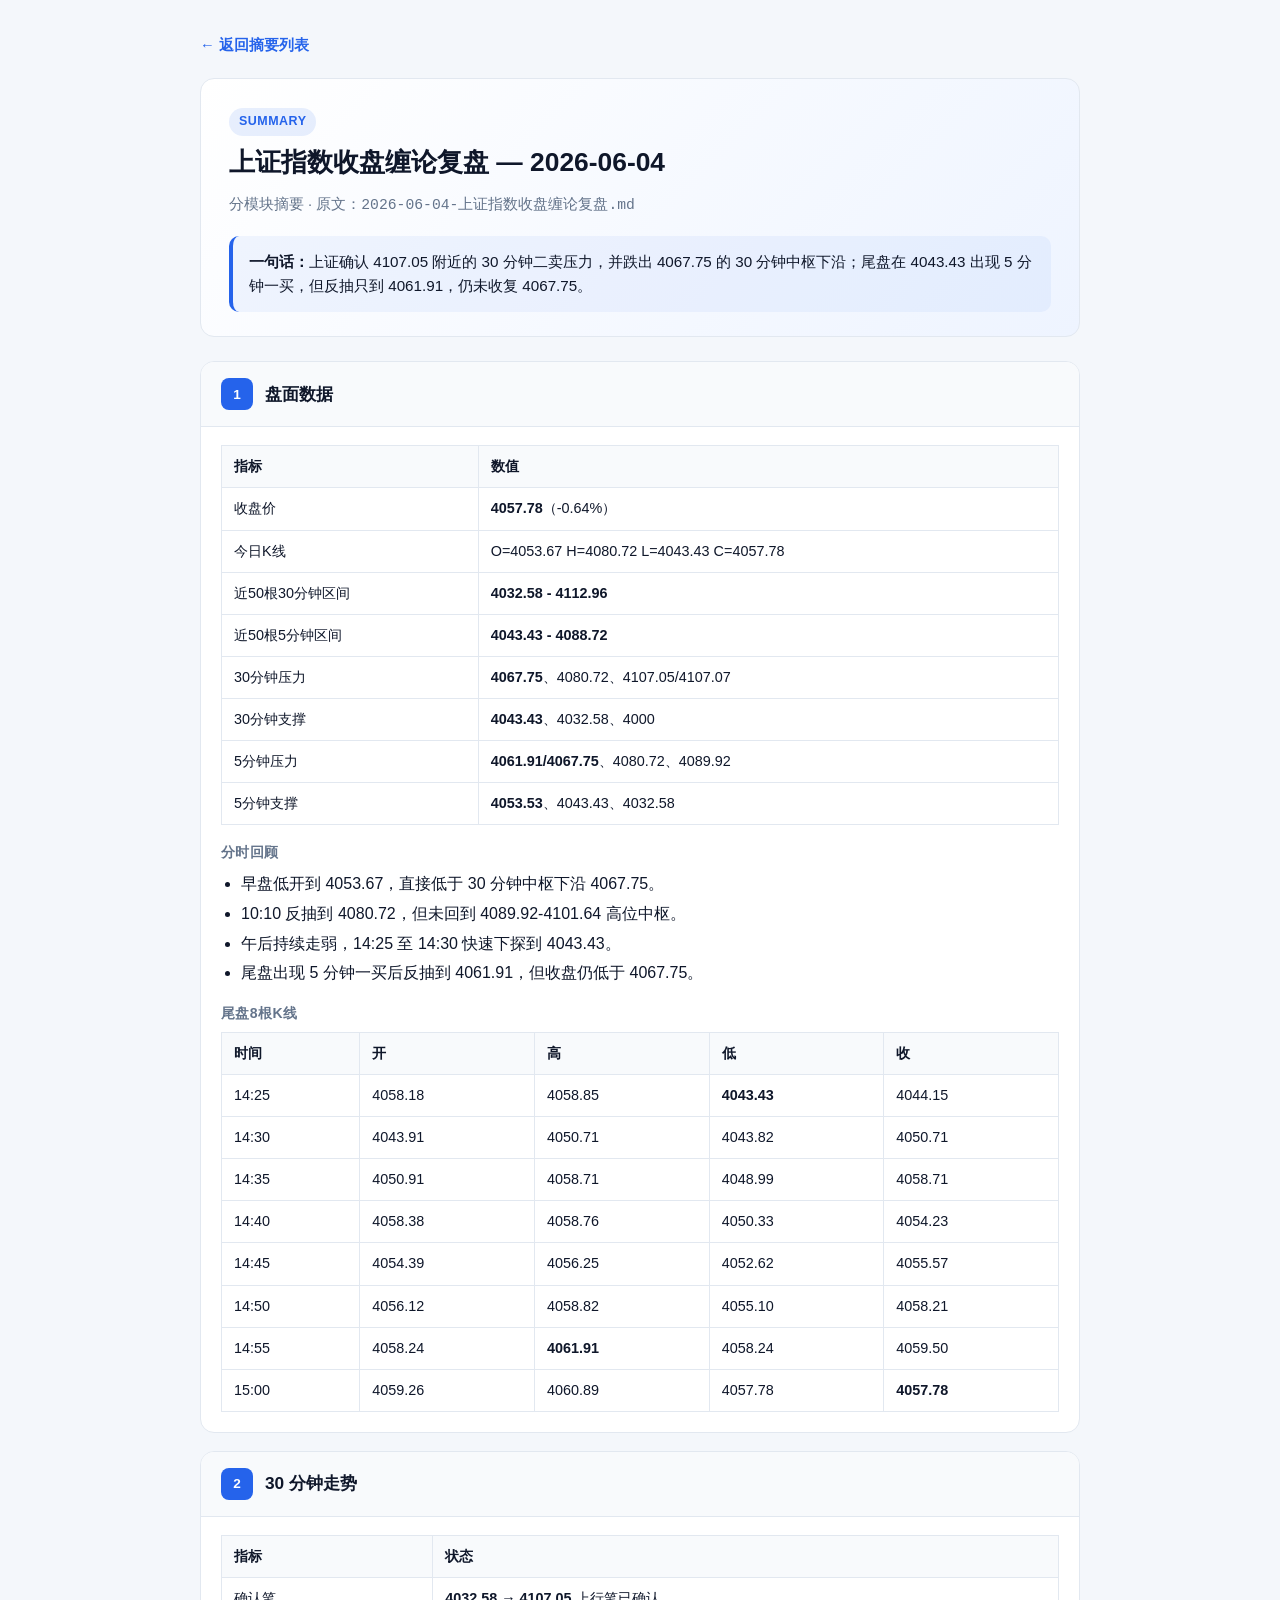
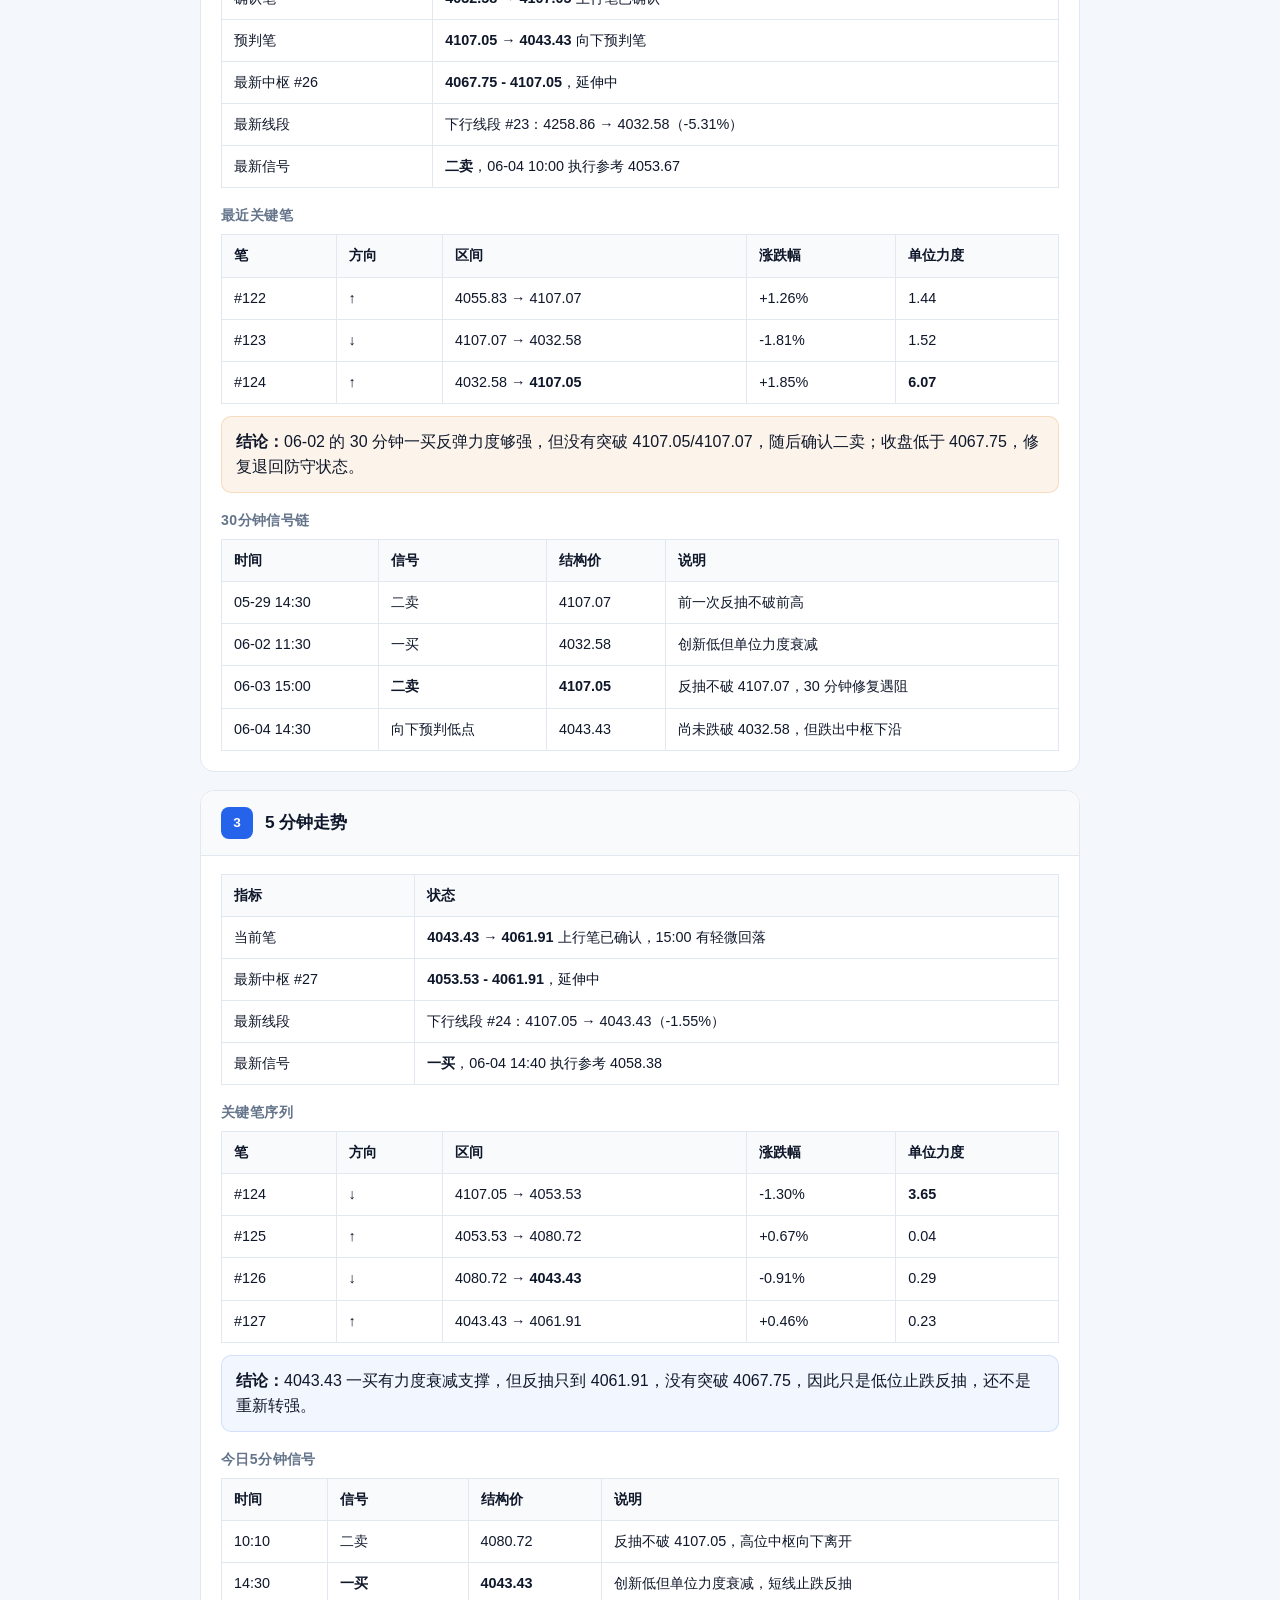
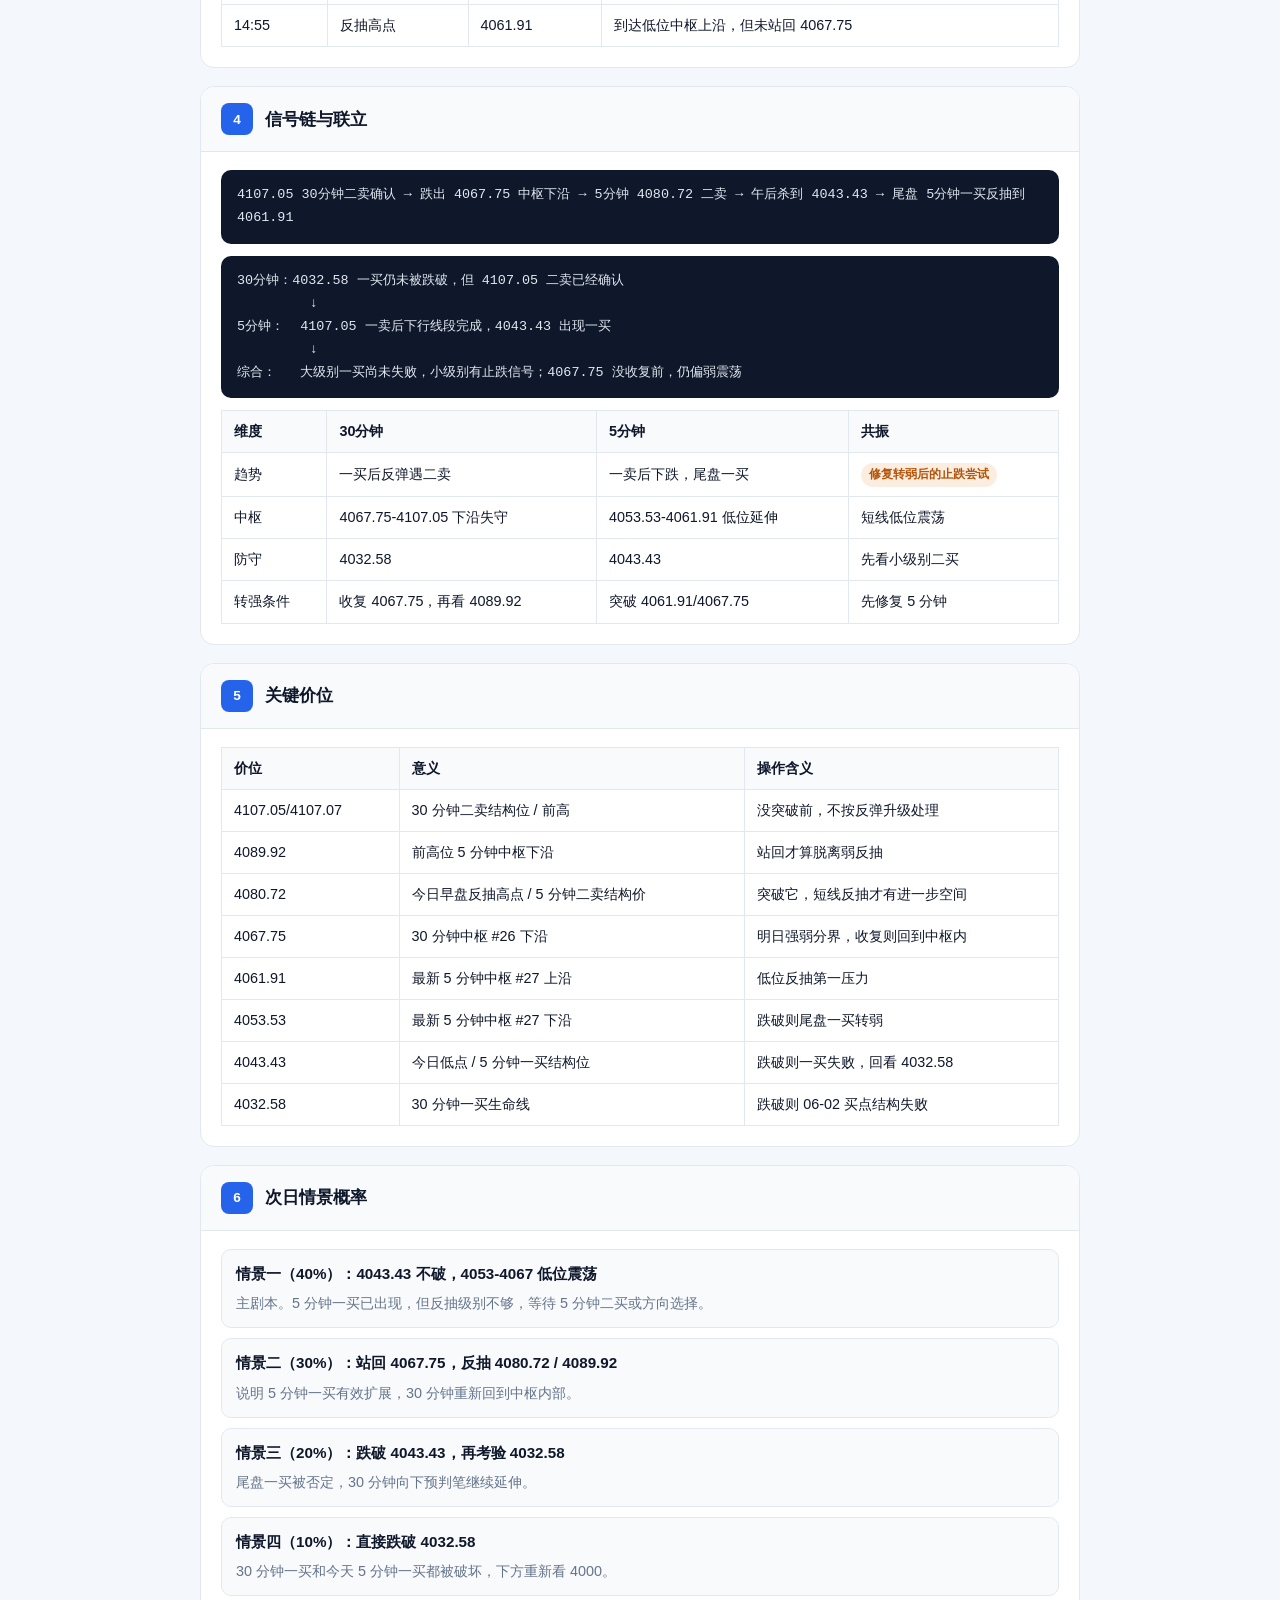
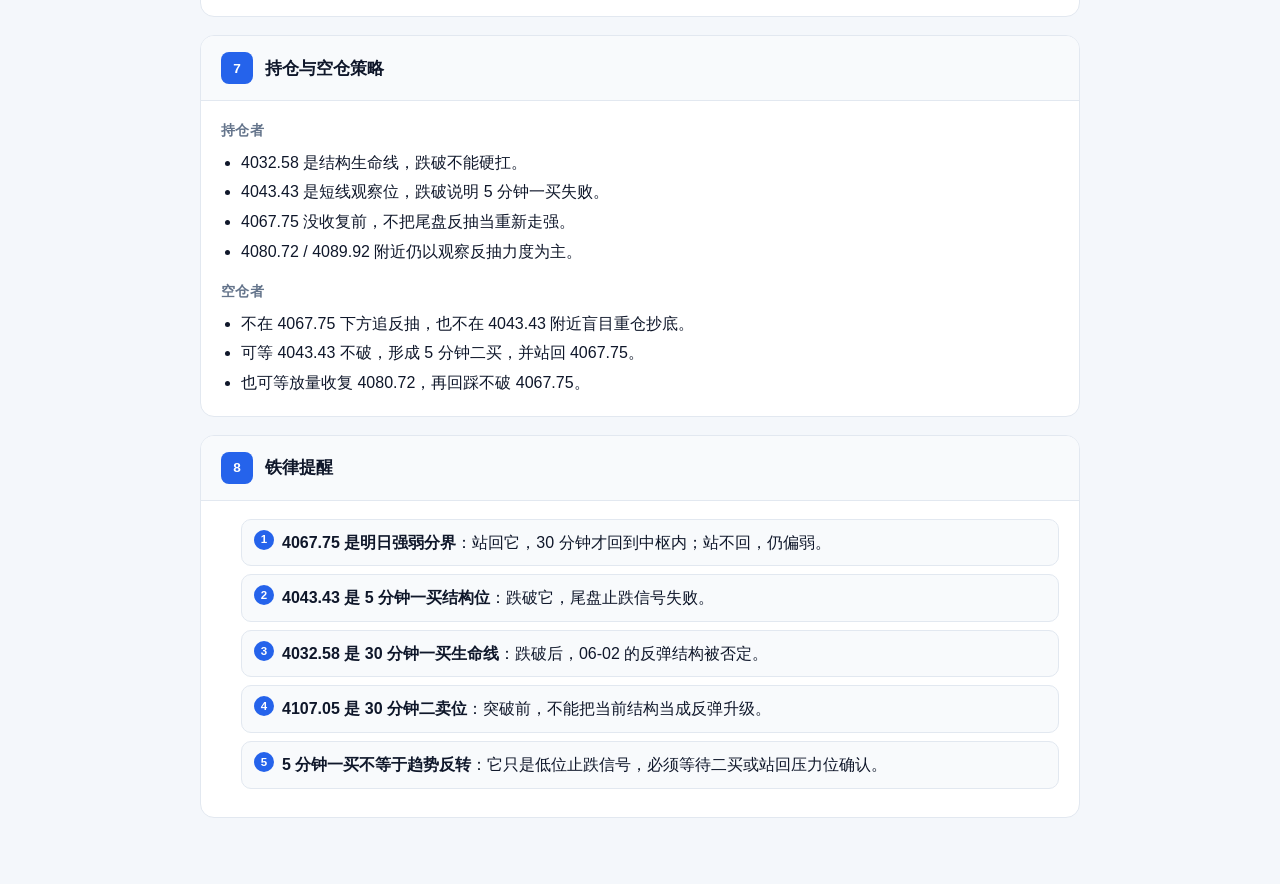
==== public/daily-review-summaries/2026-06-04-上证指数收盘缠论复盘-summary.html @ 7747a019 "fp" ====
<!DOCTYPE html>
<html lang="zh-CN">
<head>
  <meta charset="UTF-8">
  <meta name="viewport" content="width=device-width, initial-scale=1.0">
  <title>2026-06-04 上证指数收盘 · 分模块摘要</title>
  <link rel="stylesheet" href="summary.css">
</head>
<body>
  <main class="page">
    <a class="back-link" href="index.html">← 返回摘要列表</a>

    <header class="hero">
      <div class="badge">Summary</div>
      <h1>上证指数收盘缠论复盘 — 2026-06-04</h1>
      <p class="meta">分模块摘要 · 原文：<code>2026-06-04-上证指数收盘缠论复盘.md</code></p>
      <p class="one-liner"><strong>一句话：</strong>上证确认 4107.05 附近的 30 分钟二卖压力，并跌出 4067.75 的 30 分钟中枢下沿；尾盘在 4043.43 出现 5 分钟一买，但反抽只到 4061.91，仍未收复 4067.75。</p>
    </header>

    <section class="module">
      <div class="module-head"><span class="module-num">1</span><h2>盘面数据</h2></div>
      <div class="module-body">
        <table class="data-table">
          <tr><th>指标</th><th>数值</th></tr>
          <tr><td>收盘价</td><td><strong>4057.78</strong>（-0.64%）</td></tr>
          <tr><td>今日K线</td><td>O=4053.67 H=4080.72 L=4043.43 C=4057.78</td></tr>
          <tr><td>近50根30分钟区间</td><td><strong>4032.58 - 4112.96</strong></td></tr>
          <tr><td>近50根5分钟区间</td><td><strong>4043.43 - 4088.72</strong></td></tr>
          <tr><td>30分钟压力</td><td><strong>4067.75</strong>、4080.72、4107.05/4107.07</td></tr>
          <tr><td>30分钟支撑</td><td><strong>4043.43</strong>、4032.58、4000</td></tr>
          <tr><td>5分钟压力</td><td><strong>4061.91/4067.75</strong>、4080.72、4089.92</td></tr>
          <tr><td>5分钟支撑</td><td><strong>4053.53</strong>、4043.43、4032.58</td></tr>
        </table>
        <div class="subhead">分时回顾</div>
        <ul>
          <li>早盘低开到 4053.67，直接低于 30 分钟中枢下沿 4067.75。</li>
          <li>10:10 反抽到 4080.72，但未回到 4089.92-4101.64 高位中枢。</li>
          <li>午后持续走弱，14:25 至 14:30 快速下探到 4043.43。</li>
          <li>尾盘出现 5 分钟一买后反抽到 4061.91，但收盘仍低于 4067.75。</li>
        </ul>
        <div class="subhead">尾盘8根K线</div>
        <table class="data-table">
          <tr><th>时间</th><th>开</th><th>高</th><th>低</th><th>收</th></tr>
          <tr><td>14:25</td><td>4058.18</td><td>4058.85</td><td><strong>4043.43</strong></td><td>4044.15</td></tr>
          <tr><td>14:30</td><td>4043.91</td><td>4050.71</td><td>4043.82</td><td>4050.71</td></tr>
          <tr><td>14:35</td><td>4050.91</td><td>4058.71</td><td>4048.99</td><td>4058.71</td></tr>
          <tr><td>14:40</td><td>4058.38</td><td>4058.76</td><td>4050.33</td><td>4054.23</td></tr>
          <tr><td>14:45</td><td>4054.39</td><td>4056.25</td><td>4052.62</td><td>4055.57</td></tr>
          <tr><td>14:50</td><td>4056.12</td><td>4058.82</td><td>4055.10</td><td>4058.21</td></tr>
          <tr><td>14:55</td><td>4058.24</td><td><strong>4061.91</strong></td><td>4058.24</td><td>4059.50</td></tr>
          <tr><td>15:00</td><td>4059.26</td><td>4060.89</td><td>4057.78</td><td><strong>4057.78</strong></td></tr>
        </table>
      </div>
    </section>

    <section class="module">
      <div class="module-head"><span class="module-num">2</span><h2>30 分钟走势</h2></div>
      <div class="module-body">
        <table class="data-table">
          <tr><th>指标</th><th>状态</th></tr>
          <tr><td>确认笔</td><td><strong>4032.58 → 4107.05</strong> 上行笔已确认</td></tr>
          <tr><td>预判笔</td><td><strong>4107.05 → 4043.43</strong> 向下预判笔</td></tr>
          <tr><td>最新中枢 #26</td><td><strong>4067.75 - 4107.05</strong>，延伸中</td></tr>
          <tr><td>最新线段</td><td>下行线段 #23：4258.86 → 4032.58（-5.31%）</td></tr>
          <tr><td>最新信号</td><td><strong>二卖</strong>，06-04 10:00 执行参考 4053.67</td></tr>
        </table>
        <div class="subhead">最近关键笔</div>
        <table class="data-table">
          <tr><th>笔</th><th>方向</th><th>区间</th><th>涨跌幅</th><th>单位力度</th></tr>
          <tr><td>#122</td><td>↑</td><td>4055.83 → 4107.07</td><td>+1.26%</td><td>1.44</td></tr>
          <tr><td>#123</td><td>↓</td><td>4107.07 → 4032.58</td><td>-1.81%</td><td>1.52</td></tr>
          <tr><td>#124</td><td>↑</td><td>4032.58 → <strong>4107.05</strong></td><td>+1.85%</td><td><strong>6.07</strong></td></tr>
        </table>
        <div class="callout warn"><strong>结论：</strong>06-02 的 30 分钟一买反弹力度够强，但没有突破 4107.05/4107.07，随后确认二卖；收盘低于 4067.75，修复退回防守状态。</div>
        <div class="subhead">30分钟信号链</div>
        <table class="data-table">
          <tr><th>时间</th><th>信号</th><th>结构价</th><th>说明</th></tr>
          <tr><td>05-29 14:30</td><td>二卖</td><td>4107.07</td><td>前一次反抽不破前高</td></tr>
          <tr><td>06-02 11:30</td><td>一买</td><td>4032.58</td><td>创新低但单位力度衰减</td></tr>
          <tr><td>06-03 15:00</td><td><strong>二卖</strong></td><td><strong>4107.05</strong></td><td>反抽不破 4107.07，30 分钟修复遇阻</td></tr>
          <tr><td>06-04 14:30</td><td>向下预判低点</td><td>4043.43</td><td>尚未跌破 4032.58，但跌出中枢下沿</td></tr>
        </table>
      </div>
    </section>

    <section class="module">
      <div class="module-head"><span class="module-num">3</span><h2>5 分钟走势</h2></div>
      <div class="module-body">
        <table class="data-table">
          <tr><th>指标</th><th>状态</th></tr>
          <tr><td>当前笔</td><td><strong>4043.43 → 4061.91</strong> 上行笔已确认，15:00 有轻微回落</td></tr>
          <tr><td>最新中枢 #27</td><td><strong>4053.53 - 4061.91</strong>，延伸中</td></tr>
          <tr><td>最新线段</td><td>下行线段 #24：4107.05 → 4043.43（-1.55%）</td></tr>
          <tr><td>最新信号</td><td><strong>一买</strong>，06-04 14:40 执行参考 4058.38</td></tr>
        </table>
        <div class="subhead">关键笔序列</div>
        <table class="data-table">
          <tr><th>笔</th><th>方向</th><th>区间</th><th>涨跌幅</th><th>单位力度</th></tr>
          <tr><td>#124</td><td>↓</td><td>4107.05 → 4053.53</td><td>-1.30%</td><td><strong>3.65</strong></td></tr>
          <tr><td>#125</td><td>↑</td><td>4053.53 → 4080.72</td><td>+0.67%</td><td>0.04</td></tr>
          <tr><td>#126</td><td>↓</td><td>4080.72 → <strong>4043.43</strong></td><td>-0.91%</td><td>0.29</td></tr>
          <tr><td>#127</td><td>↑</td><td>4043.43 → 4061.91</td><td>+0.46%</td><td>0.23</td></tr>
        </table>
        <div class="callout positive"><strong>结论：</strong>4043.43 一买有力度衰减支撑，但反抽只到 4061.91，没有突破 4067.75，因此只是低位止跌反抽，还不是重新转强。</div>
        <div class="subhead">今日5分钟信号</div>
        <table class="data-table">
          <tr><th>时间</th><th>信号</th><th>结构价</th><th>说明</th></tr>
          <tr><td>10:10</td><td>二卖</td><td>4080.72</td><td>反抽不破 4107.05，高位中枢向下离开</td></tr>
          <tr><td>14:30</td><td><strong>一买</strong></td><td><strong>4043.43</strong></td><td>创新低但单位力度衰减，短线止跌反抽</td></tr>
          <tr><td>14:55</td><td>反抽高点</td><td>4061.91</td><td>到达低位中枢上沿，但未站回 4067.75</td></tr>
        </table>
      </div>
    </section>

    <section class="module">
      <div class="module-head"><span class="module-num">4</span><h2>信号链与联立</h2></div>
      <div class="module-body">
        <div class="flow">4107.05 30分钟二卖确认 → 跌出 4067.75 中枢下沿 → 5分钟 4080.72 二卖 → 午后杀到 4043.43 → 尾盘 5分钟一买反抽到 4061.91</div>
        <div class="flow">30分钟：4032.58 一买仍未被跌破，但 4107.05 二卖已经确认
         ↓
5分钟：  4107.05 一卖后下行线段完成，4043.43 出现一买
         ↓
综合：   大级别一买尚未失败，小级别有止跌信号；4067.75 没收复前，仍偏弱震荡</div>
        <table class="data-table">
          <tr><th>维度</th><th>30分钟</th><th>5分钟</th><th>共振</th></tr>
          <tr><td>趋势</td><td>一买后反弹遇二卖</td><td>一卖后下跌，尾盘一买</td><td><span class="tag warn">修复转弱后的止跌尝试</span></td></tr>
          <tr><td>中枢</td><td>4067.75-4107.05 下沿失守</td><td>4053.53-4061.91 低位延伸</td><td>短线低位震荡</td></tr>
          <tr><td>防守</td><td>4032.58</td><td>4043.43</td><td>先看小级别二买</td></tr>
          <tr><td>转强条件</td><td>收复 4067.75，再看 4089.92</td><td>突破 4061.91/4067.75</td><td>先修复 5 分钟</td></tr>
        </table>
      </div>
    </section>

    <section class="module">
      <div class="module-head"><span class="module-num">5</span><h2>关键价位</h2></div>
      <div class="module-body">
        <table class="data-table">
          <tr><th>价位</th><th>意义</th><th>操作含义</th></tr>
          <tr><td>4107.05/4107.07</td><td>30 分钟二卖结构位 / 前高</td><td>没突破前，不按反弹升级处理</td></tr>
          <tr><td>4089.92</td><td>前高位 5 分钟中枢下沿</td><td>站回才算脱离弱反抽</td></tr>
          <tr><td>4080.72</td><td>今日早盘反抽高点 / 5 分钟二卖结构价</td><td>突破它，短线反抽才有进一步空间</td></tr>
          <tr><td>4067.75</td><td>30 分钟中枢 #26 下沿</td><td>明日强弱分界，收复则回到中枢内</td></tr>
          <tr><td>4061.91</td><td>最新 5 分钟中枢 #27 上沿</td><td>低位反抽第一压力</td></tr>
          <tr><td>4053.53</td><td>最新 5 分钟中枢 #27 下沿</td><td>跌破则尾盘一买转弱</td></tr>
          <tr><td>4043.43</td><td>今日低点 / 5 分钟一买结构位</td><td>跌破则一买失败，回看 4032.58</td></tr>
          <tr><td>4032.58</td><td>30 分钟一买生命线</td><td>跌破则 06-02 买点结构失败</td></tr>
        </table>
      </div>
    </section>

    <section class="module">
      <div class="module-head"><span class="module-num">6</span><h2>次日情景概率</h2></div>
      <div class="module-body">
        <div class="scenario">
          <h4>情景一（40%）：4043.43 不破，4053-4067 低位震荡</h4>
          <p>主剧本。5 分钟一买已出现，但反抽级别不够，等待 5 分钟二买或方向选择。</p>
        </div>
        <div class="scenario">
          <h4>情景二（30%）：站回 4067.75，反抽 4080.72 / 4089.92</h4>
          <p>说明 5 分钟一买有效扩展，30 分钟重新回到中枢内部。</p>
        </div>
        <div class="scenario">
          <h4>情景三（20%）：跌破 4043.43，再考验 4032.58</h4>
          <p>尾盘一买被否定，30 分钟向下预判笔继续延伸。</p>
        </div>
        <div class="scenario">
          <h4>情景四（10%）：直接跌破 4032.58</h4>
          <p>30 分钟一买和今天 5 分钟一买都被破坏，下方重新看 4000。</p>
        </div>
      </div>
    </section>

    <section class="module">
      <div class="module-head"><span class="module-num">7</span><h2>持仓与空仓策略</h2></div>
      <div class="module-body">
        <div class="subhead">持仓者</div>
        <ul>
          <li>4032.58 是结构生命线，跌破不能硬扛。</li>
          <li>4043.43 是短线观察位，跌破说明 5 分钟一买失败。</li>
          <li>4067.75 没收复前，不把尾盘反抽当重新走强。</li>
          <li>4080.72 / 4089.92 附近仍以观察反抽力度为主。</li>
        </ul>
        <div class="subhead">空仓者</div>
        <ul>
          <li>不在 4067.75 下方追反抽，也不在 4043.43 附近盲目重仓抄底。</li>
          <li>可等 4043.43 不破，形成 5 分钟二买，并站回 4067.75。</li>
          <li>也可等放量收复 4080.72，再回踩不破 4067.75。</li>
        </ul>
      </div>
    </section>

    <section class="module">
      <div class="module-head"><span class="module-num">8</span><h2>铁律提醒</h2></div>
      <div class="module-body">
        <ol class="rules">
          <li><strong>4067.75 是明日强弱分界</strong>：站回它，30 分钟才回到中枢内；站不回，仍偏弱。</li>
          <li><strong>4043.43 是 5 分钟一买结构位</strong>：跌破它，尾盘止跌信号失败。</li>
          <li><strong>4032.58 是 30 分钟一买生命线</strong>：跌破后，06-02 的反弹结构被否定。</li>
          <li><strong>4107.05 是 30 分钟二卖位</strong>：突破前，不能把当前结构当成反弹升级。</li>
          <li><strong>5 分钟一买不等于趋势反转</strong>：它只是低位止跌信号，必须等待二买或站回压力位确认。</li>
        </ol>
      </div>
    </section>
  </main>
</body>
</html>
---- public/daily-review-summaries/summary.css ----
:root {
  --bg: #f4f7fb;
  --panel: #ffffff;
  --surface: #f8fafc;
  --text: #0f172a;
  --muted: #64748b;
  --line: #e2e8f0;
  --price: #2563eb;
  --bull: #047857;
  --bear: #b91c1c;
  --warn: #b45309;
  --radius: 14px;
  --radius-sm: 10px;
}

* {
  box-sizing: border-box;
}

body {
  margin: 0;
  font-family: "Segoe UI", "PingFang SC", "Microsoft YaHei", sans-serif;
  background: var(--bg);
  color: var(--text);
  line-height: 1.6;
}

.page {
  max-width: 920px;
  margin: 0 auto;
  padding: 32px 20px 48px;
}

.back-link {
  display: inline-flex;
  align-items: center;
  gap: 6px;
  margin-bottom: 20px;
  color: var(--price);
  text-decoration: none;
  font-size: 0.92rem;
  font-weight: 600;
}

.back-link:hover {
  text-decoration: underline;
}

.hero {
  background: linear-gradient(135deg, #ffffff 0%, #eef4ff 100%);
  border: 1px solid var(--line);
  border-radius: var(--radius);
  padding: 28px 28px 24px;
  margin-bottom: 24px;
}

.hero .badge {
  display: inline-block;
  padding: 4px 10px;
  border-radius: 999px;
  background: rgba(37, 99, 235, 0.1);
  color: var(--price);
  font-size: 0.78rem;
  font-weight: 700;
  letter-spacing: 0.04em;
  text-transform: uppercase;
  margin-bottom: 10px;
}

.hero h1 {
  margin: 0 0 8px;
  font-size: 1.65rem;
  line-height: 1.25;
}

.hero .meta {
  color: var(--muted);
  font-size: 0.92rem;
}

.hero .one-liner {
  margin: 18px 0 0;
  padding: 14px 16px;
  border-left: 4px solid var(--price);
  border-radius: var(--radius-sm);
  background: rgba(37, 99, 235, 0.06);
  font-size: 0.95rem;
}

.module {
  background: var(--panel);
  border: 1px solid var(--line);
  border-radius: var(--radius);
  margin-bottom: 18px;
  overflow: hidden;
}

.module-head {
  display: flex;
  align-items: center;
  gap: 12px;
  padding: 16px 20px;
  background: var(--surface);
  border-bottom: 1px solid var(--line);
}

.module-num {
  flex: 0 0 auto;
  width: 32px;
  height: 32px;
  display: grid;
  place-items: center;
  border-radius: 8px;
  background: var(--price);
  color: #fff;
  font-size: 0.85rem;
  font-weight: 800;
}

.module-head h2 {
  margin: 0;
  font-size: 1.08rem;
}

.module-body {
  padding: 18px 20px 20px;
}

.module-body > *:last-child {
  margin-bottom: 0;
}

.module-body p,
.module-body ul,
.module-body ol {
  margin: 0 0 12px;
}

.module-body ul,
.module-body ol {
  padding-left: 1.25rem;
}

.module-body li + li {
  margin-top: 4px;
}

.subhead {
  margin: 16px 0 8px;
  font-size: 0.88rem;
  font-weight: 700;
  color: var(--muted);
  text-transform: uppercase;
  letter-spacing: 0.03em;
}

.subhead:first-child {
  margin-top: 0;
}

.data-table {
  width: 100%;
  border-collapse: collapse;
  font-size: 0.9rem;
  margin-bottom: 12px;
}

.data-table th,
.data-table td {
  padding: 9px 12px;
  border: 1px solid var(--line);
  text-align: left;
}

.data-table th {
  background: var(--surface);
  font-weight: 700;
  white-space: nowrap;
}

.tag {
  display: inline-block;
  padding: 2px 8px;
  border-radius: 999px;
  font-size: 0.78rem;
  font-weight: 700;
}

.tag.bull {
  background: rgba(5, 150, 105, 0.12);
  color: var(--bull);
}

.tag.bear {
  background: rgba(220, 38, 38, 0.1);
  color: var(--bear);
}

.tag.neutral {
  background: rgba(104, 119, 137, 0.12);
  color: #526173;
}

.tag.warn {
  background: rgba(217, 119, 6, 0.12);
  color: var(--warn);
}

.flow {
  padding: 14px 16px;
  border-radius: var(--radius-sm);
  background: #0f172a;
  color: #e2e8f0;
  font-family: Consolas, "SFMono-Regular", monospace;
  font-size: 0.84rem;
  line-height: 1.7;
  white-space: pre-wrap;
  margin-bottom: 12px;
}

.callout {
  padding: 12px 14px;
  border-radius: var(--radius-sm);
  background: rgba(37, 99, 235, 0.06);
  border: 1px solid rgba(37, 99, 235, 0.15);
  margin-bottom: 12px;
}

.callout.warn {
  background: rgba(217, 119, 6, 0.08);
  border-color: rgba(217, 119, 6, 0.2);
}

.callout strong {
  color: var(--text);
}

.scenario {
  padding: 12px 14px;
  border: 1px solid var(--line);
  border-radius: var(--radius-sm);
  margin-bottom: 10px;
  background: var(--surface);
}

.scenario h4 {
  margin: 0 0 6px;
  font-size: 0.95rem;
}

.scenario p {
  margin: 0;
  font-size: 0.9rem;
  color: var(--muted);
}

.rules {
  counter-reset: rule;
  list-style: none;
  padding: 0;
  margin: 0;
}

.rules li {
  counter-increment: rule;
  position: relative;
  padding: 10px 12px 10px 40px;
  border: 1px solid var(--line);
  border-radius: var(--radius-sm);
  margin-bottom: 8px;
  background: var(--surface);
}

.rules li::before {
  content: counter(rule);
  position: absolute;
  left: 12px;
  top: 10px;
  width: 20px;
  height: 20px;
  display: grid;
  place-items: center;
  border-radius: 50%;
  background: var(--price);
  color: #fff;
  font-size: 0.72rem;
  font-weight: 800;
}

.index-list {
  display: flex;
  flex-direction: column;
  gap: 10px;
}

.index-item {
  display: block;
  padding: 16px 18px;
  border: 1px solid var(--line);
  border-radius: var(--radius-sm);
  background: var(--panel);
  color: inherit;
  text-decoration: none;
  transition: border-color 160ms ease, background 160ms ease;
}

.index-item:hover {
  border-color: var(--price);
  background: rgba(37, 99, 235, 0.04);
}

.index-item strong {
  display: block;
  margin-bottom: 4px;
  font-size: 1rem;
}

.index-item span {
  color: var(--muted);
  font-size: 0.88rem;
}

@media (max-width: 640px) {
  .page {
    padding: 20px 14px 32px;
  }

  .hero {
    padding: 20px 18px;
  }

  .data-table {
    font-size: 0.82rem;
  }

  .data-table th,
  .data-table td {
    padding: 7px 8px;
  }
}
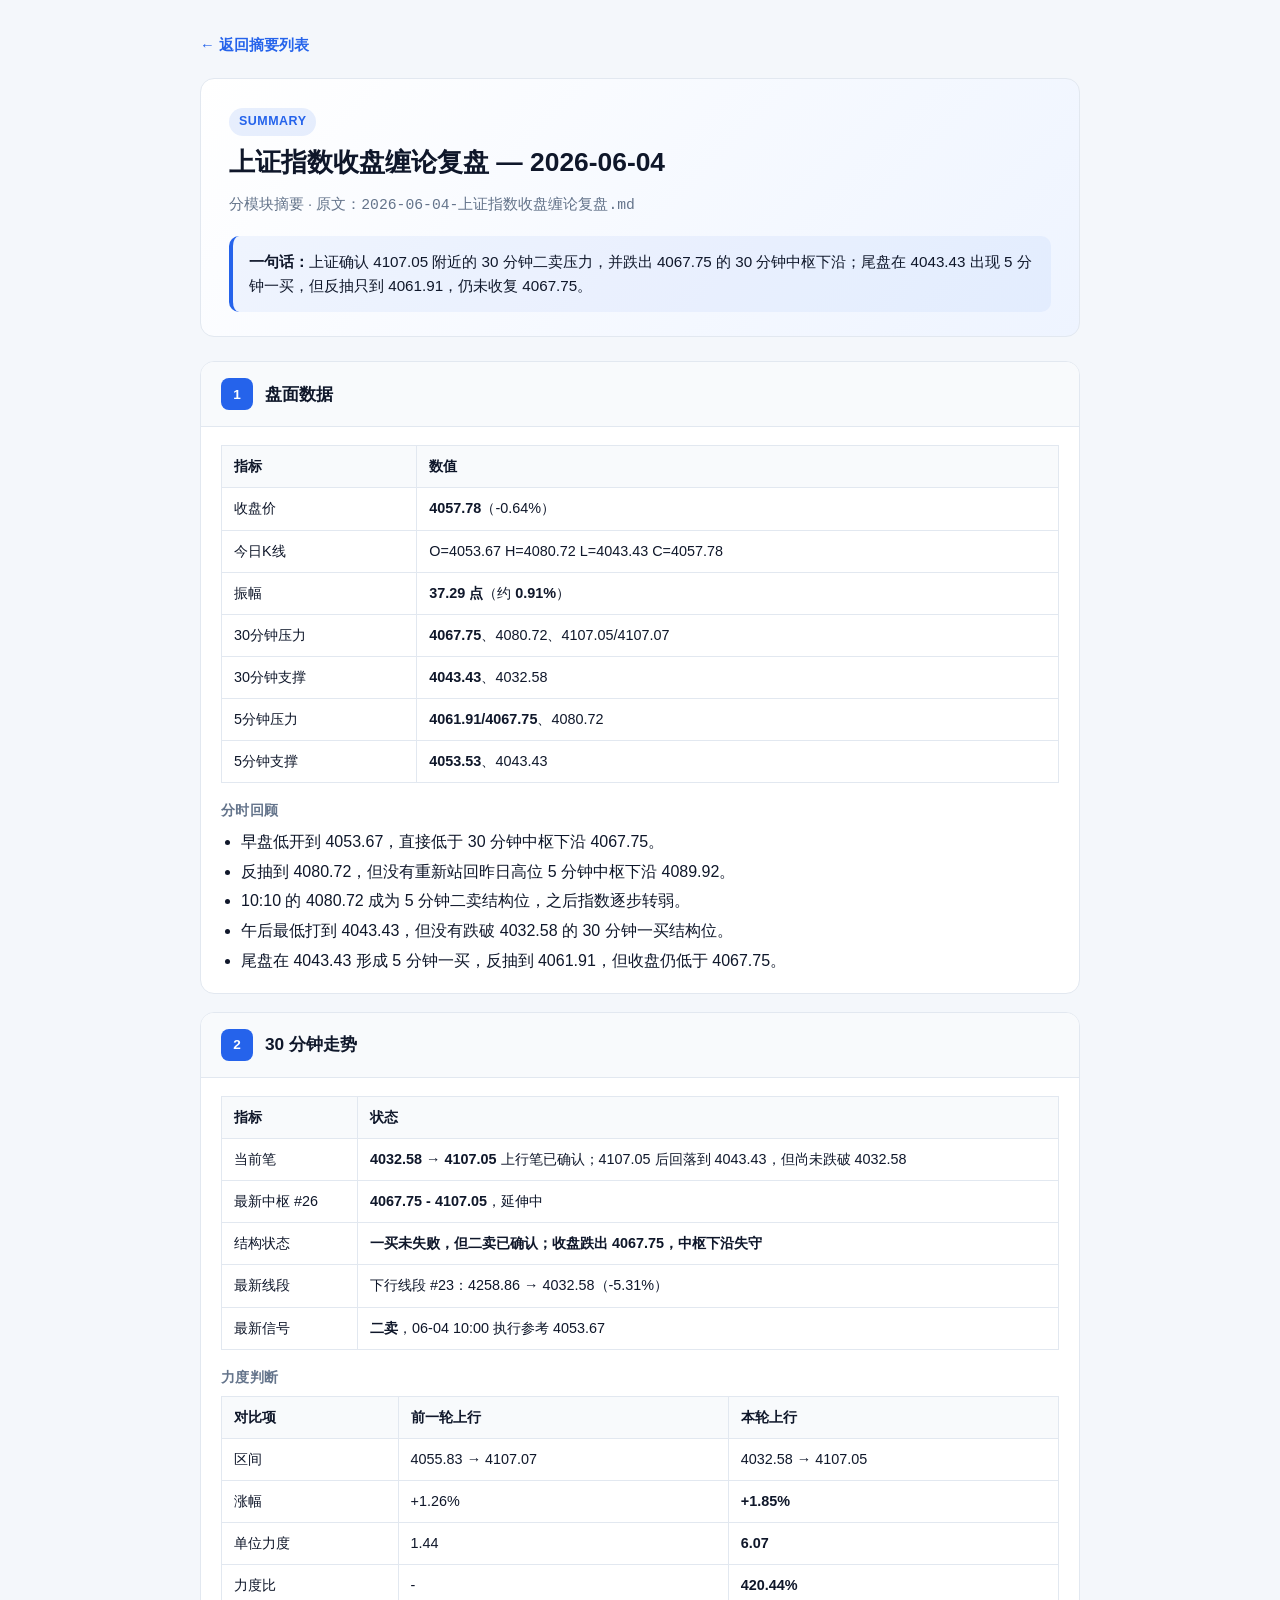
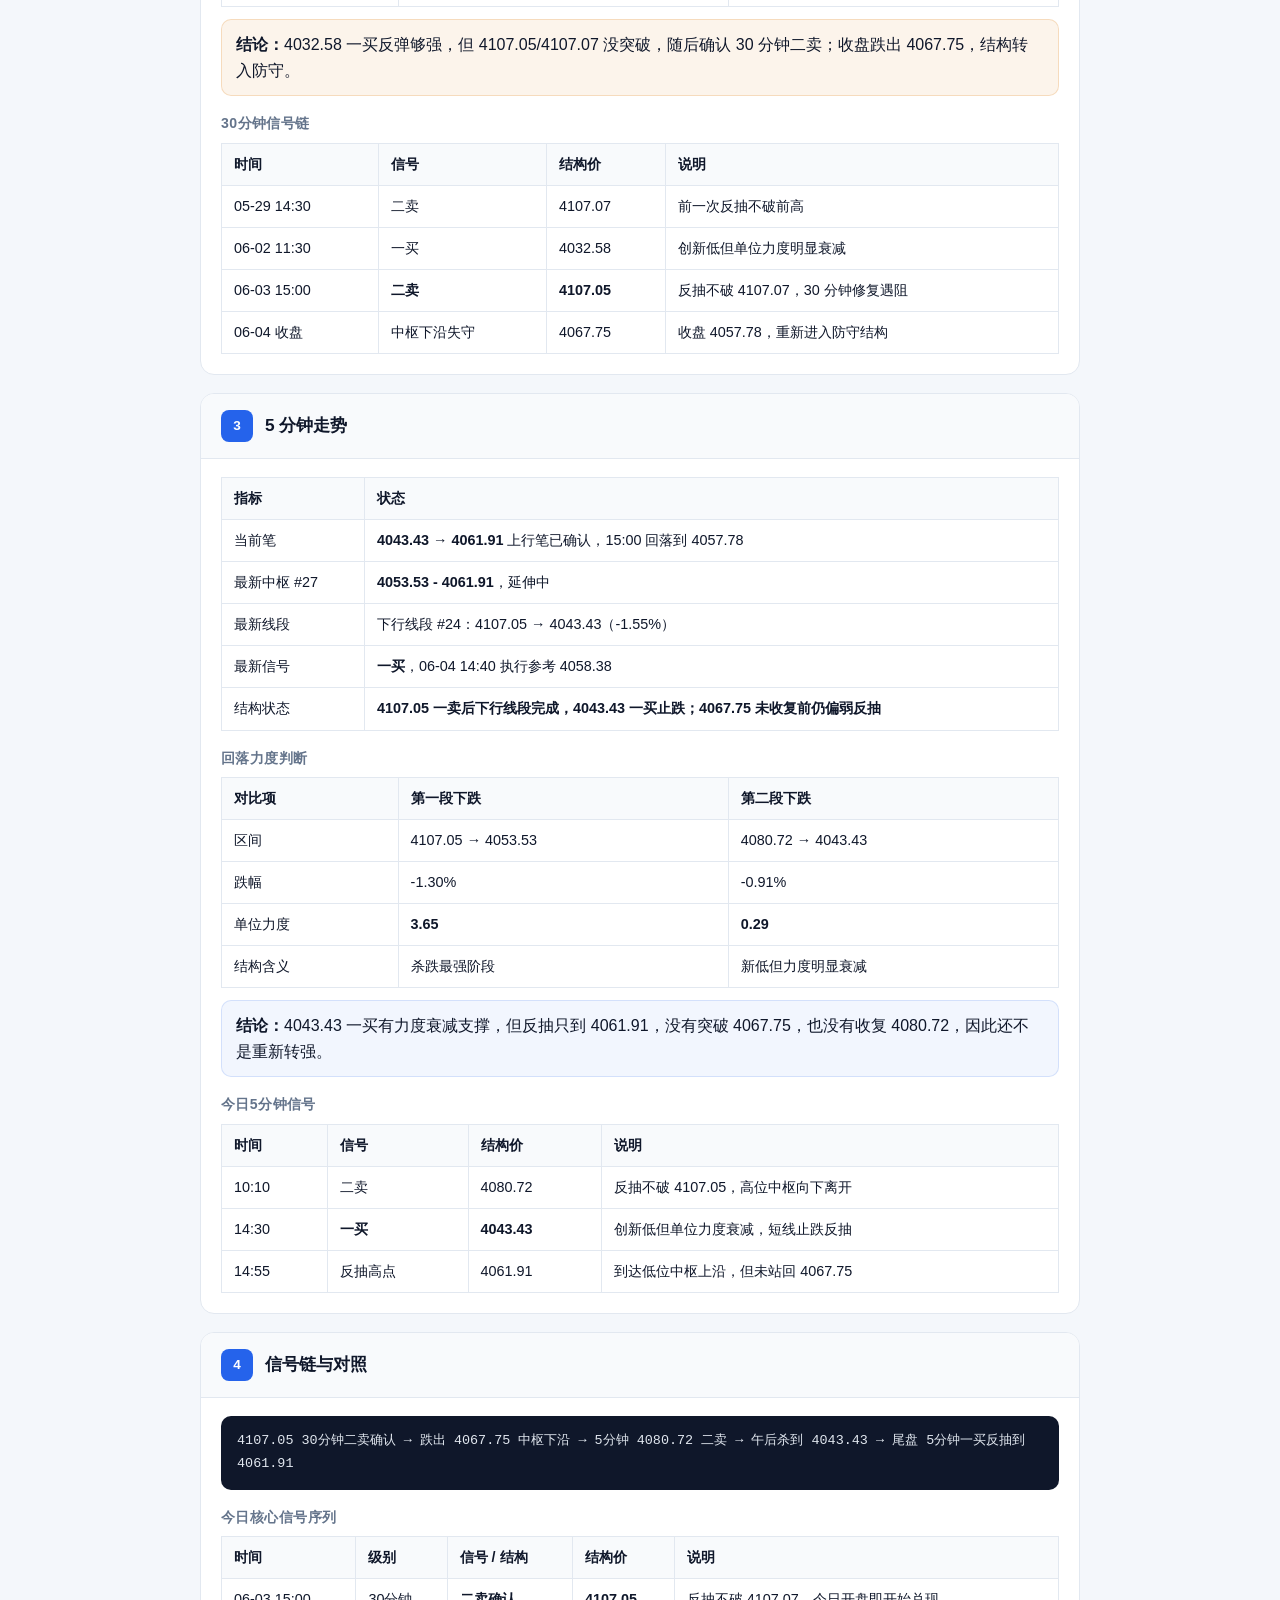
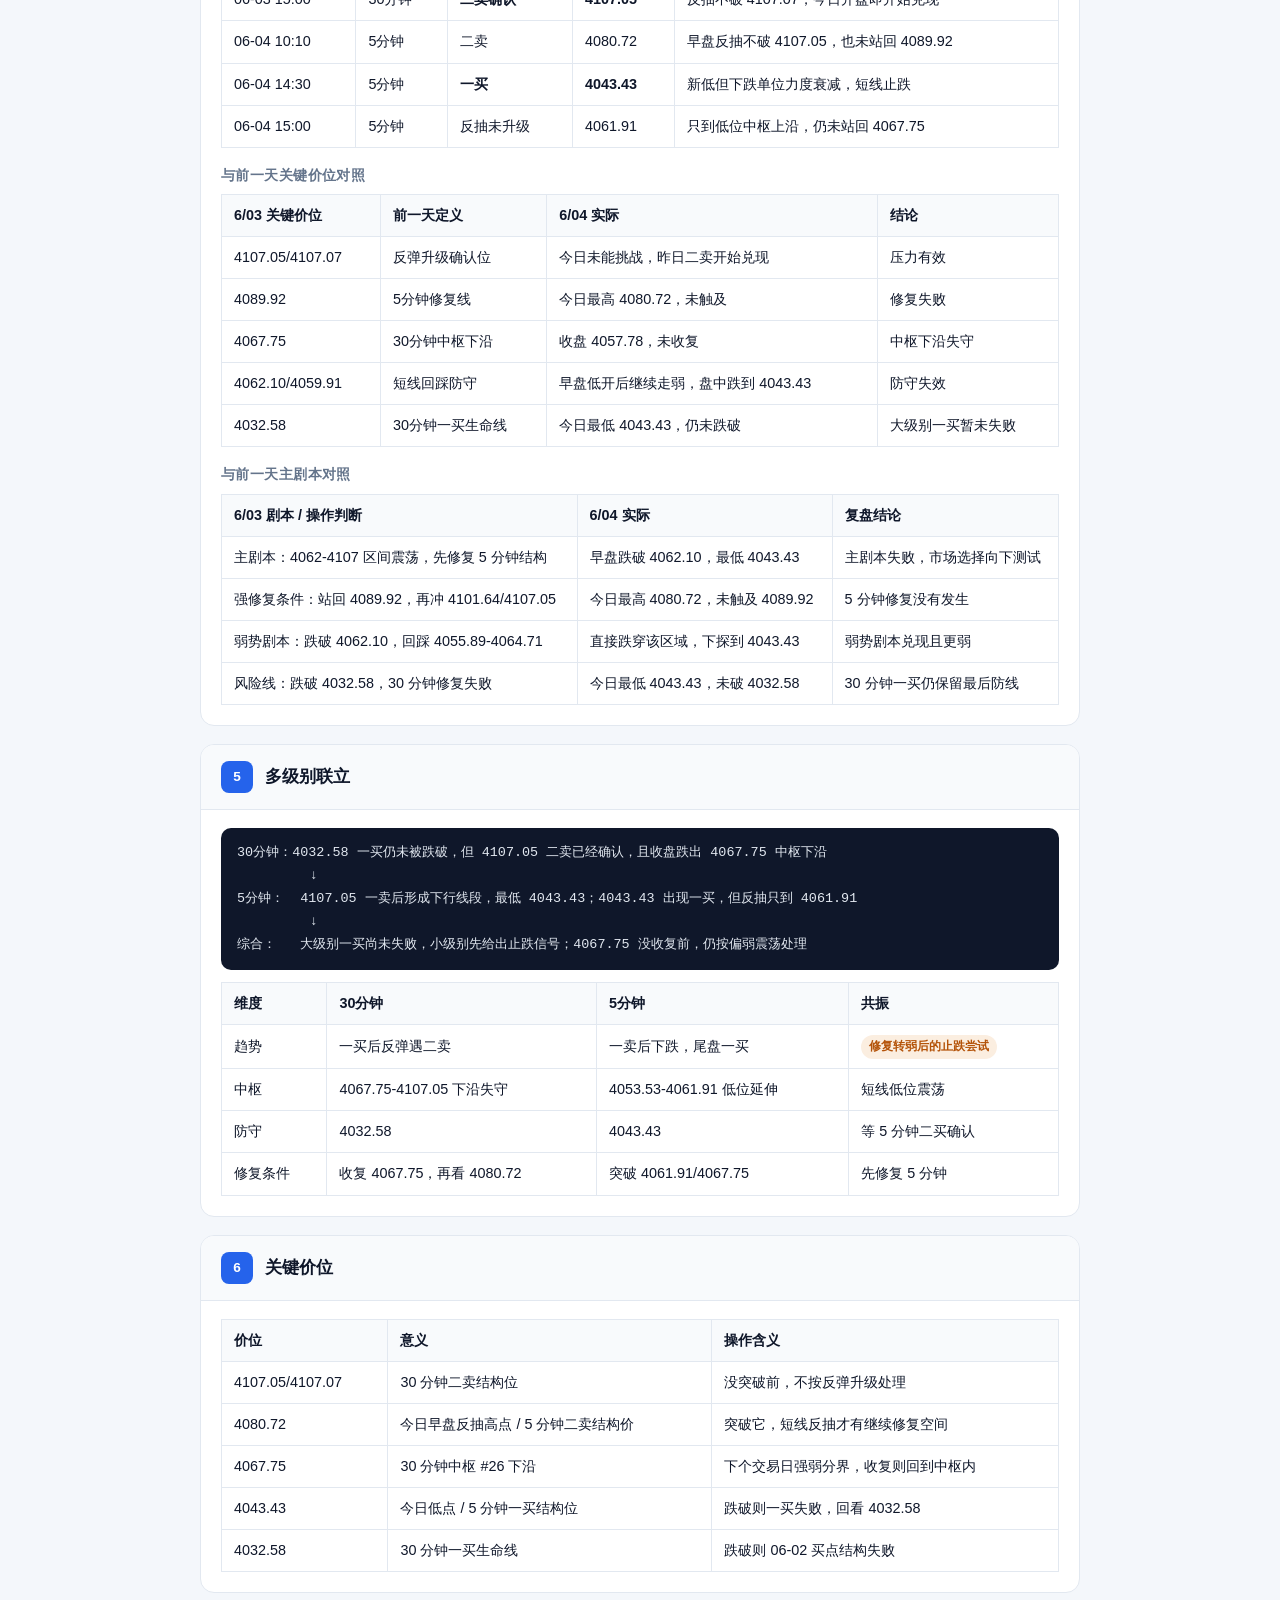
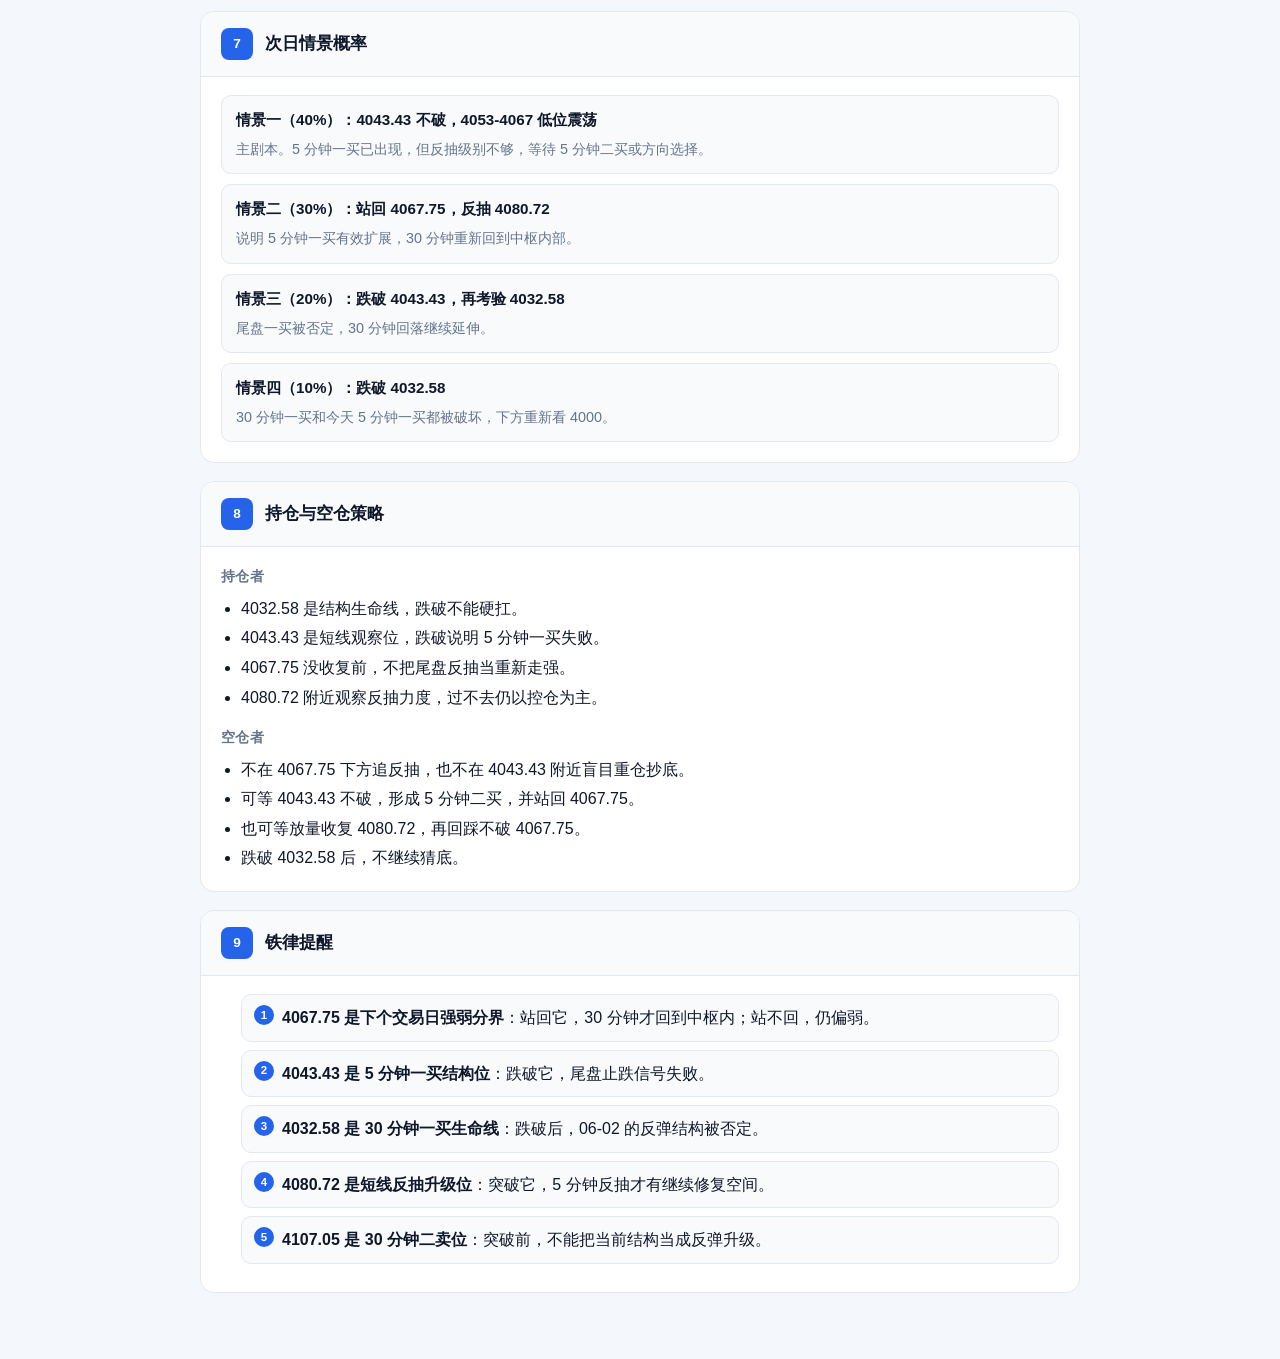
==== commit c8f5bf88: "fp" ====
--- a/public/daily-review-summaries/2026-06-04-上证指数收盘缠论复盘-summary.html
+++ b/public/daily-review-summaries/2026-06-04-上证指数收盘缠论复盘-summary.html
@@ -24,32 +24,20 @@
           <tr><th>指标</th><th>数值</th></tr>
           <tr><td>收盘价</td><td><strong>4057.78</strong>（-0.64%）</td></tr>
           <tr><td>今日K线</td><td>O=4053.67 H=4080.72 L=4043.43 C=4057.78</td></tr>
-          <tr><td>近50根30分钟区间</td><td><strong>4032.58 - 4112.96</strong></td></tr>
-          <tr><td>近50根5分钟区间</td><td><strong>4043.43 - 4088.72</strong></td></tr>
+          <tr><td>振幅</td><td><strong>37.29 点</strong>（约 <strong>0.91%</strong>）</td></tr>
           <tr><td>30分钟压力</td><td><strong>4067.75</strong>、4080.72、4107.05/4107.07</td></tr>
-          <tr><td>30分钟支撑</td><td><strong>4043.43</strong>、4032.58、4000</td></tr>
-          <tr><td>5分钟压力</td><td><strong>4061.91/4067.75</strong>、4080.72、4089.92</td></tr>
-          <tr><td>5分钟支撑</td><td><strong>4053.53</strong>、4043.43、4032.58</td></tr>
+          <tr><td>30分钟支撑</td><td><strong>4043.43</strong>、4032.58</td></tr>
+          <tr><td>5分钟压力</td><td><strong>4061.91/4067.75</strong>、4080.72</td></tr>
+          <tr><td>5分钟支撑</td><td><strong>4053.53</strong>、4043.43</td></tr>
         </table>
         <div class="subhead">分时回顾</div>
         <ul>
           <li>早盘低开到 4053.67，直接低于 30 分钟中枢下沿 4067.75。</li>
-          <li>10:10 反抽到 4080.72，但未回到 4089.92-4101.64 高位中枢。</li>
-          <li>午后持续走弱，14:25 至 14:30 快速下探到 4043.43。</li>
-          <li>尾盘出现 5 分钟一买后反抽到 4061.91，但收盘仍低于 4067.75。</li>
+          <li>反抽到 4080.72，但没有重新站回昨日高位 5 分钟中枢下沿 4089.92。</li>
+          <li>10:10 的 4080.72 成为 5 分钟二卖结构位，之后指数逐步转弱。</li>
+          <li>午后最低打到 4043.43，但没有跌破 4032.58 的 30 分钟一买结构位。</li>
+          <li>尾盘在 4043.43 形成 5 分钟一买，反抽到 4061.91，但收盘仍低于 4067.75。</li>
         </ul>
-        <div class="subhead">尾盘8根K线</div>
-        <table class="data-table">
-          <tr><th>时间</th><th>开</th><th>高</th><th>低</th><th>收</th></tr>
-          <tr><td>14:25</td><td>4058.18</td><td>4058.85</td><td><strong>4043.43</strong></td><td>4044.15</td></tr>
-          <tr><td>14:30</td><td>4043.91</td><td>4050.71</td><td>4043.82</td><td>4050.71</td></tr>
-          <tr><td>14:35</td><td>4050.91</td><td>4058.71</td><td>4048.99</td><td>4058.71</td></tr>
-          <tr><td>14:40</td><td>4058.38</td><td>4058.76</td><td>4050.33</td><td>4054.23</td></tr>
-          <tr><td>14:45</td><td>4054.39</td><td>4056.25</td><td>4052.62</td><td>4055.57</td></tr>
-          <tr><td>14:50</td><td>4056.12</td><td>4058.82</td><td>4055.10</td><td>4058.21</td></tr>
-          <tr><td>14:55</td><td>4058.24</td><td><strong>4061.91</strong></td><td>4058.24</td><td>4059.50</td></tr>
-          <tr><td>15:00</td><td>4059.26</td><td>4060.89</td><td>4057.78</td><td><strong>4057.78</strong></td></tr>
-        </table>
       </div>
     </section>
 
@@ -58,27 +46,28 @@
       <div class="module-body">
         <table class="data-table">
           <tr><th>指标</th><th>状态</th></tr>
-          <tr><td>确认笔</td><td><strong>4032.58 → 4107.05</strong> 上行笔已确认</td></tr>
-          <tr><td>预判笔</td><td><strong>4107.05 → 4043.43</strong> 向下预判笔</td></tr>
+          <tr><td>当前笔</td><td><strong>4032.58 → 4107.05</strong> 上行笔已确认；4107.05 后回落到 4043.43，但尚未跌破 4032.58</td></tr>
           <tr><td>最新中枢 #26</td><td><strong>4067.75 - 4107.05</strong>，延伸中</td></tr>
+          <tr><td>结构状态</td><td><strong>一买未失败，但二卖已确认；收盘跌出 4067.75，中枢下沿失守</strong></td></tr>
           <tr><td>最新线段</td><td>下行线段 #23：4258.86 → 4032.58（-5.31%）</td></tr>
           <tr><td>最新信号</td><td><strong>二卖</strong>，06-04 10:00 执行参考 4053.67</td></tr>
         </table>
-        <div class="subhead">最近关键笔</div>
-        <table class="data-table">
-          <tr><th>笔</th><th>方向</th><th>区间</th><th>涨跌幅</th><th>单位力度</th></tr>
-          <tr><td>#122</td><td>↑</td><td>4055.83 → 4107.07</td><td>+1.26%</td><td>1.44</td></tr>
-          <tr><td>#123</td><td>↓</td><td>4107.07 → 4032.58</td><td>-1.81%</td><td>1.52</td></tr>
-          <tr><td>#124</td><td>↑</td><td>4032.58 → <strong>4107.05</strong></td><td>+1.85%</td><td><strong>6.07</strong></td></tr>
-        </table>
-        <div class="callout warn"><strong>结论：</strong>06-02 的 30 分钟一买反弹力度够强，但没有突破 4107.05/4107.07，随后确认二卖；收盘低于 4067.75，修复退回防守状态。</div>
+        <div class="subhead">力度判断</div>
+        <table class="data-table">
+          <tr><th>对比项</th><th>前一轮上行</th><th>本轮上行</th></tr>
+          <tr><td>区间</td><td>4055.83 → 4107.07</td><td>4032.58 → 4107.05</td></tr>
+          <tr><td>涨幅</td><td>+1.26%</td><td><strong>+1.85%</strong></td></tr>
+          <tr><td>单位力度</td><td>1.44</td><td><strong>6.07</strong></td></tr>
+          <tr><td>力度比</td><td>-</td><td><strong>420.44%</strong></td></tr>
+        </table>
+        <div class="callout warn"><strong>结论：</strong>4032.58 一买反弹够强，但 4107.05/4107.07 没突破，随后确认 30 分钟二卖；收盘跌出 4067.75，结构转入防守。</div>
         <div class="subhead">30分钟信号链</div>
         <table class="data-table">
           <tr><th>时间</th><th>信号</th><th>结构价</th><th>说明</th></tr>
           <tr><td>05-29 14:30</td><td>二卖</td><td>4107.07</td><td>前一次反抽不破前高</td></tr>
-          <tr><td>06-02 11:30</td><td>一买</td><td>4032.58</td><td>创新低但单位力度衰减</td></tr>
+          <tr><td>06-02 11:30</td><td>一买</td><td>4032.58</td><td>创新低但单位力度明显衰减</td></tr>
           <tr><td>06-03 15:00</td><td><strong>二卖</strong></td><td><strong>4107.05</strong></td><td>反抽不破 4107.07，30 分钟修复遇阻</td></tr>
-          <tr><td>06-04 14:30</td><td>向下预判低点</td><td>4043.43</td><td>尚未跌破 4032.58，但跌出中枢下沿</td></tr>
+          <tr><td>06-04 收盘</td><td>中枢下沿失守</td><td>4067.75</td><td>收盘 4057.78，重新进入防守结构</td></tr>
         </table>
       </div>
     </section>
@@ -88,20 +77,21 @@
       <div class="module-body">
         <table class="data-table">
           <tr><th>指标</th><th>状态</th></tr>
-          <tr><td>当前笔</td><td><strong>4043.43 → 4061.91</strong> 上行笔已确认，15:00 有轻微回落</td></tr>
+          <tr><td>当前笔</td><td><strong>4043.43 → 4061.91</strong> 上行笔已确认，15:00 回落到 4057.78</td></tr>
           <tr><td>最新中枢 #27</td><td><strong>4053.53 - 4061.91</strong>，延伸中</td></tr>
           <tr><td>最新线段</td><td>下行线段 #24：4107.05 → 4043.43（-1.55%）</td></tr>
           <tr><td>最新信号</td><td><strong>一买</strong>，06-04 14:40 执行参考 4058.38</td></tr>
-        </table>
-        <div class="subhead">关键笔序列</div>
-        <table class="data-table">
-          <tr><th>笔</th><th>方向</th><th>区间</th><th>涨跌幅</th><th>单位力度</th></tr>
-          <tr><td>#124</td><td>↓</td><td>4107.05 → 4053.53</td><td>-1.30%</td><td><strong>3.65</strong></td></tr>
-          <tr><td>#125</td><td>↑</td><td>4053.53 → 4080.72</td><td>+0.67%</td><td>0.04</td></tr>
-          <tr><td>#126</td><td>↓</td><td>4080.72 → <strong>4043.43</strong></td><td>-0.91%</td><td>0.29</td></tr>
-          <tr><td>#127</td><td>↑</td><td>4043.43 → 4061.91</td><td>+0.46%</td><td>0.23</td></tr>
-        </table>
-        <div class="callout positive"><strong>结论：</strong>4043.43 一买有力度衰减支撑，但反抽只到 4061.91，没有突破 4067.75，因此只是低位止跌反抽，还不是重新转强。</div>
+          <tr><td>结构状态</td><td><strong>4107.05 一卖后下行线段完成，4043.43 一买止跌；4067.75 未收复前仍偏弱反抽</strong></td></tr>
+        </table>
+        <div class="subhead">回落力度判断</div>
+        <table class="data-table">
+          <tr><th>对比项</th><th>第一段下跌</th><th>第二段下跌</th></tr>
+          <tr><td>区间</td><td>4107.05 → 4053.53</td><td>4080.72 → 4043.43</td></tr>
+          <tr><td>跌幅</td><td>-1.30%</td><td>-0.91%</td></tr>
+          <tr><td>单位力度</td><td><strong>3.65</strong></td><td><strong>0.29</strong></td></tr>
+          <tr><td>结构含义</td><td>杀跌最强阶段</td><td>新低但力度明显衰减</td></tr>
+        </table>
+        <div class="callout positive"><strong>结论：</strong>4043.43 一买有力度衰减支撑，但反抽只到 4061.91，没有突破 4067.75，也没有收复 4080.72，因此还不是重新转强。</div>
         <div class="subhead">今日5分钟信号</div>
         <table class="data-table">
           <tr><th>时间</th><th>信号</th><th>结构价</th><th>说明</th></tr>
@@ -113,35 +103,63 @@
     </section>
 
     <section class="module">
-      <div class="module-head"><span class="module-num">4</span><h2>信号链与联立</h2></div>
+      <div class="module-head"><span class="module-num">4</span><h2>信号链与对照</h2></div>
       <div class="module-body">
         <div class="flow">4107.05 30分钟二卖确认 → 跌出 4067.75 中枢下沿 → 5分钟 4080.72 二卖 → 午后杀到 4043.43 → 尾盘 5分钟一买反抽到 4061.91</div>
-        <div class="flow">30分钟：4032.58 一买仍未被跌破，但 4107.05 二卖已经确认
+        <div class="subhead">今日核心信号序列</div>
+        <table class="data-table">
+          <tr><th>时间</th><th>级别</th><th>信号 / 结构</th><th>结构价</th><th>说明</th></tr>
+          <tr><td>06-03 15:00</td><td>30分钟</td><td><strong>二卖确认</strong></td><td><strong>4107.05</strong></td><td>反抽不破 4107.07，今日开盘即开始兑现</td></tr>
+          <tr><td>06-04 10:10</td><td>5分钟</td><td>二卖</td><td>4080.72</td><td>早盘反抽不破 4107.05，也未站回 4089.92</td></tr>
+          <tr><td>06-04 14:30</td><td>5分钟</td><td><strong>一买</strong></td><td><strong>4043.43</strong></td><td>新低但下跌单位力度衰减，短线止跌</td></tr>
+          <tr><td>06-04 15:00</td><td>5分钟</td><td>反抽未升级</td><td>4061.91</td><td>只到低位中枢上沿，仍未站回 4067.75</td></tr>
+        </table>
+        <div class="subhead">与前一天关键价位对照</div>
+        <table class="data-table">
+          <tr><th>6/03 关键价位</th><th>前一天定义</th><th>6/04 实际</th><th>结论</th></tr>
+          <tr><td>4107.05/4107.07</td><td>反弹升级确认位</td><td>今日未能挑战，昨日二卖开始兑现</td><td>压力有效</td></tr>
+          <tr><td>4089.92</td><td>5分钟修复线</td><td>今日最高 4080.72，未触及</td><td>修复失败</td></tr>
+          <tr><td>4067.75</td><td>30分钟中枢下沿</td><td>收盘 4057.78，未收复</td><td>中枢下沿失守</td></tr>
+          <tr><td>4062.10/4059.91</td><td>短线回踩防守</td><td>早盘低开后继续走弱，盘中跌到 4043.43</td><td>防守失效</td></tr>
+          <tr><td>4032.58</td><td>30分钟一买生命线</td><td>今日最低 4043.43，仍未跌破</td><td>大级别一买暂未失败</td></tr>
+        </table>
+        <div class="subhead">与前一天主剧本对照</div>
+        <table class="data-table">
+          <tr><th>6/03 剧本 / 操作判断</th><th>6/04 实际</th><th>复盘结论</th></tr>
+          <tr><td>主剧本：4062-4107 区间震荡，先修复 5 分钟结构</td><td>早盘跌破 4062.10，最低 4043.43</td><td>主剧本失败，市场选择向下测试</td></tr>
+          <tr><td>强修复条件：站回 4089.92，再冲 4101.64/4107.05</td><td>今日最高 4080.72，未触及 4089.92</td><td>5 分钟修复没有发生</td></tr>
+          <tr><td>弱势剧本：跌破 4062.10，回踩 4055.89-4064.71</td><td>直接跌穿该区域，下探到 4043.43</td><td>弱势剧本兑现且更弱</td></tr>
+          <tr><td>风险线：跌破 4032.58，30 分钟修复失败</td><td>今日最低 4043.43，未破 4032.58</td><td>30 分钟一买仍保留最后防线</td></tr>
+        </table>
+      </div>
+    </section>
+
+    <section class="module">
+      <div class="module-head"><span class="module-num">5</span><h2>多级别联立</h2></div>
+      <div class="module-body">
+        <div class="flow">30分钟：4032.58 一买仍未被跌破，但 4107.05 二卖已经确认，且收盘跌出 4067.75 中枢下沿
          ↓
-5分钟：  4107.05 一卖后下行线段完成，4043.43 出现一买
+5分钟：  4107.05 一卖后形成下行线段，最低 4043.43；4043.43 出现一买，但反抽只到 4061.91
          ↓
-综合：   大级别一买尚未失败，小级别有止跌信号；4067.75 没收复前，仍偏弱震荡</div>
+综合：   大级别一买尚未失败，小级别先给出止跌信号；4067.75 没收复前，仍按偏弱震荡处理</div>
         <table class="data-table">
           <tr><th>维度</th><th>30分钟</th><th>5分钟</th><th>共振</th></tr>
           <tr><td>趋势</td><td>一买后反弹遇二卖</td><td>一卖后下跌，尾盘一买</td><td><span class="tag warn">修复转弱后的止跌尝试</span></td></tr>
           <tr><td>中枢</td><td>4067.75-4107.05 下沿失守</td><td>4053.53-4061.91 低位延伸</td><td>短线低位震荡</td></tr>
-          <tr><td>防守</td><td>4032.58</td><td>4043.43</td><td>先看小级别二买</td></tr>
-          <tr><td>转强条件</td><td>收复 4067.75，再看 4089.92</td><td>突破 4061.91/4067.75</td><td>先修复 5 分钟</td></tr>
-        </table>
-      </div>
-    </section>
-
-    <section class="module">
-      <div class="module-head"><span class="module-num">5</span><h2>关键价位</h2></div>
+          <tr><td>防守</td><td>4032.58</td><td>4043.43</td><td>等 5 分钟二买确认</td></tr>
+          <tr><td>修复条件</td><td>收复 4067.75，再看 4080.72</td><td>突破 4061.91/4067.75</td><td>先修复 5 分钟</td></tr>
+        </table>
+      </div>
+    </section>
+
+    <section class="module">
+      <div class="module-head"><span class="module-num">6</span><h2>关键价位</h2></div>
       <div class="module-body">
         <table class="data-table">
           <tr><th>价位</th><th>意义</th><th>操作含义</th></tr>
-          <tr><td>4107.05/4107.07</td><td>30 分钟二卖结构位 / 前高</td><td>没突破前，不按反弹升级处理</td></tr>
-          <tr><td>4089.92</td><td>前高位 5 分钟中枢下沿</td><td>站回才算脱离弱反抽</td></tr>
-          <tr><td>4080.72</td><td>今日早盘反抽高点 / 5 分钟二卖结构价</td><td>突破它，短线反抽才有进一步空间</td></tr>
-          <tr><td>4067.75</td><td>30 分钟中枢 #26 下沿</td><td>明日强弱分界，收复则回到中枢内</td></tr>
-          <tr><td>4061.91</td><td>最新 5 分钟中枢 #27 上沿</td><td>低位反抽第一压力</td></tr>
-          <tr><td>4053.53</td><td>最新 5 分钟中枢 #27 下沿</td><td>跌破则尾盘一买转弱</td></tr>
+          <tr><td>4107.05/4107.07</td><td>30 分钟二卖结构位</td><td>没突破前，不按反弹升级处理</td></tr>
+          <tr><td>4080.72</td><td>今日早盘反抽高点 / 5 分钟二卖结构价</td><td>突破它，短线反抽才有继续修复空间</td></tr>
+          <tr><td>4067.75</td><td>30 分钟中枢 #26 下沿</td><td>下个交易日强弱分界，收复则回到中枢内</td></tr>
           <tr><td>4043.43</td><td>今日低点 / 5 分钟一买结构位</td><td>跌破则一买失败，回看 4032.58</td></tr>
           <tr><td>4032.58</td><td>30 分钟一买生命线</td><td>跌破则 06-02 买点结构失败</td></tr>
         </table>
@@ -149,55 +167,56 @@
     </section>
 
     <section class="module">
-      <div class="module-head"><span class="module-num">6</span><h2>次日情景概率</h2></div>
+      <div class="module-head"><span class="module-num">7</span><h2>次日情景概率</h2></div>
       <div class="module-body">
         <div class="scenario">
           <h4>情景一（40%）：4043.43 不破，4053-4067 低位震荡</h4>
           <p>主剧本。5 分钟一买已出现，但反抽级别不够，等待 5 分钟二买或方向选择。</p>
         </div>
         <div class="scenario">
-          <h4>情景二（30%）：站回 4067.75，反抽 4080.72 / 4089.92</h4>
+          <h4>情景二（30%）：站回 4067.75，反抽 4080.72</h4>
           <p>说明 5 分钟一买有效扩展，30 分钟重新回到中枢内部。</p>
         </div>
         <div class="scenario">
           <h4>情景三（20%）：跌破 4043.43，再考验 4032.58</h4>
-          <p>尾盘一买被否定，30 分钟向下预判笔继续延伸。</p>
-        </div>
-        <div class="scenario">
-          <h4>情景四（10%）：直接跌破 4032.58</h4>
+          <p>尾盘一买被否定，30 分钟回落继续延伸。</p>
+        </div>
+        <div class="scenario">
+          <h4>情景四（10%）：跌破 4032.58</h4>
           <p>30 分钟一买和今天 5 分钟一买都被破坏，下方重新看 4000。</p>
         </div>
       </div>
     </section>
 
     <section class="module">
-      <div class="module-head"><span class="module-num">7</span><h2>持仓与空仓策略</h2></div>
+      <div class="module-head"><span class="module-num">8</span><h2>持仓与空仓策略</h2></div>
       <div class="module-body">
         <div class="subhead">持仓者</div>
         <ul>
           <li>4032.58 是结构生命线，跌破不能硬扛。</li>
           <li>4043.43 是短线观察位，跌破说明 5 分钟一买失败。</li>
           <li>4067.75 没收复前，不把尾盘反抽当重新走强。</li>
-          <li>4080.72 / 4089.92 附近仍以观察反抽力度为主。</li>
+          <li>4080.72 附近观察反抽力度，过不去仍以控仓为主。</li>
         </ul>
         <div class="subhead">空仓者</div>
         <ul>
           <li>不在 4067.75 下方追反抽，也不在 4043.43 附近盲目重仓抄底。</li>
           <li>可等 4043.43 不破，形成 5 分钟二买，并站回 4067.75。</li>
           <li>也可等放量收复 4080.72，再回踩不破 4067.75。</li>
+          <li>跌破 4032.58 后，不继续猜底。</li>
         </ul>
       </div>
     </section>
 
     <section class="module">
-      <div class="module-head"><span class="module-num">8</span><h2>铁律提醒</h2></div>
+      <div class="module-head"><span class="module-num">9</span><h2>铁律提醒</h2></div>
       <div class="module-body">
         <ol class="rules">
-          <li><strong>4067.75 是明日强弱分界</strong>：站回它，30 分钟才回到中枢内；站不回，仍偏弱。</li>
+          <li><strong>4067.75 是下个交易日强弱分界</strong>：站回它，30 分钟才回到中枢内；站不回，仍偏弱。</li>
           <li><strong>4043.43 是 5 分钟一买结构位</strong>：跌破它，尾盘止跌信号失败。</li>
           <li><strong>4032.58 是 30 分钟一买生命线</strong>：跌破后，06-02 的反弹结构被否定。</li>
+          <li><strong>4080.72 是短线反抽升级位</strong>：突破它，5 分钟反抽才有继续修复空间。</li>
           <li><strong>4107.05 是 30 分钟二卖位</strong>：突破前，不能把当前结构当成反弹升级。</li>
-          <li><strong>5 分钟一买不等于趋势反转</strong>：它只是低位止跌信号，必须等待二买或站回压力位确认。</li>
         </ol>
       </div>
     </section>
